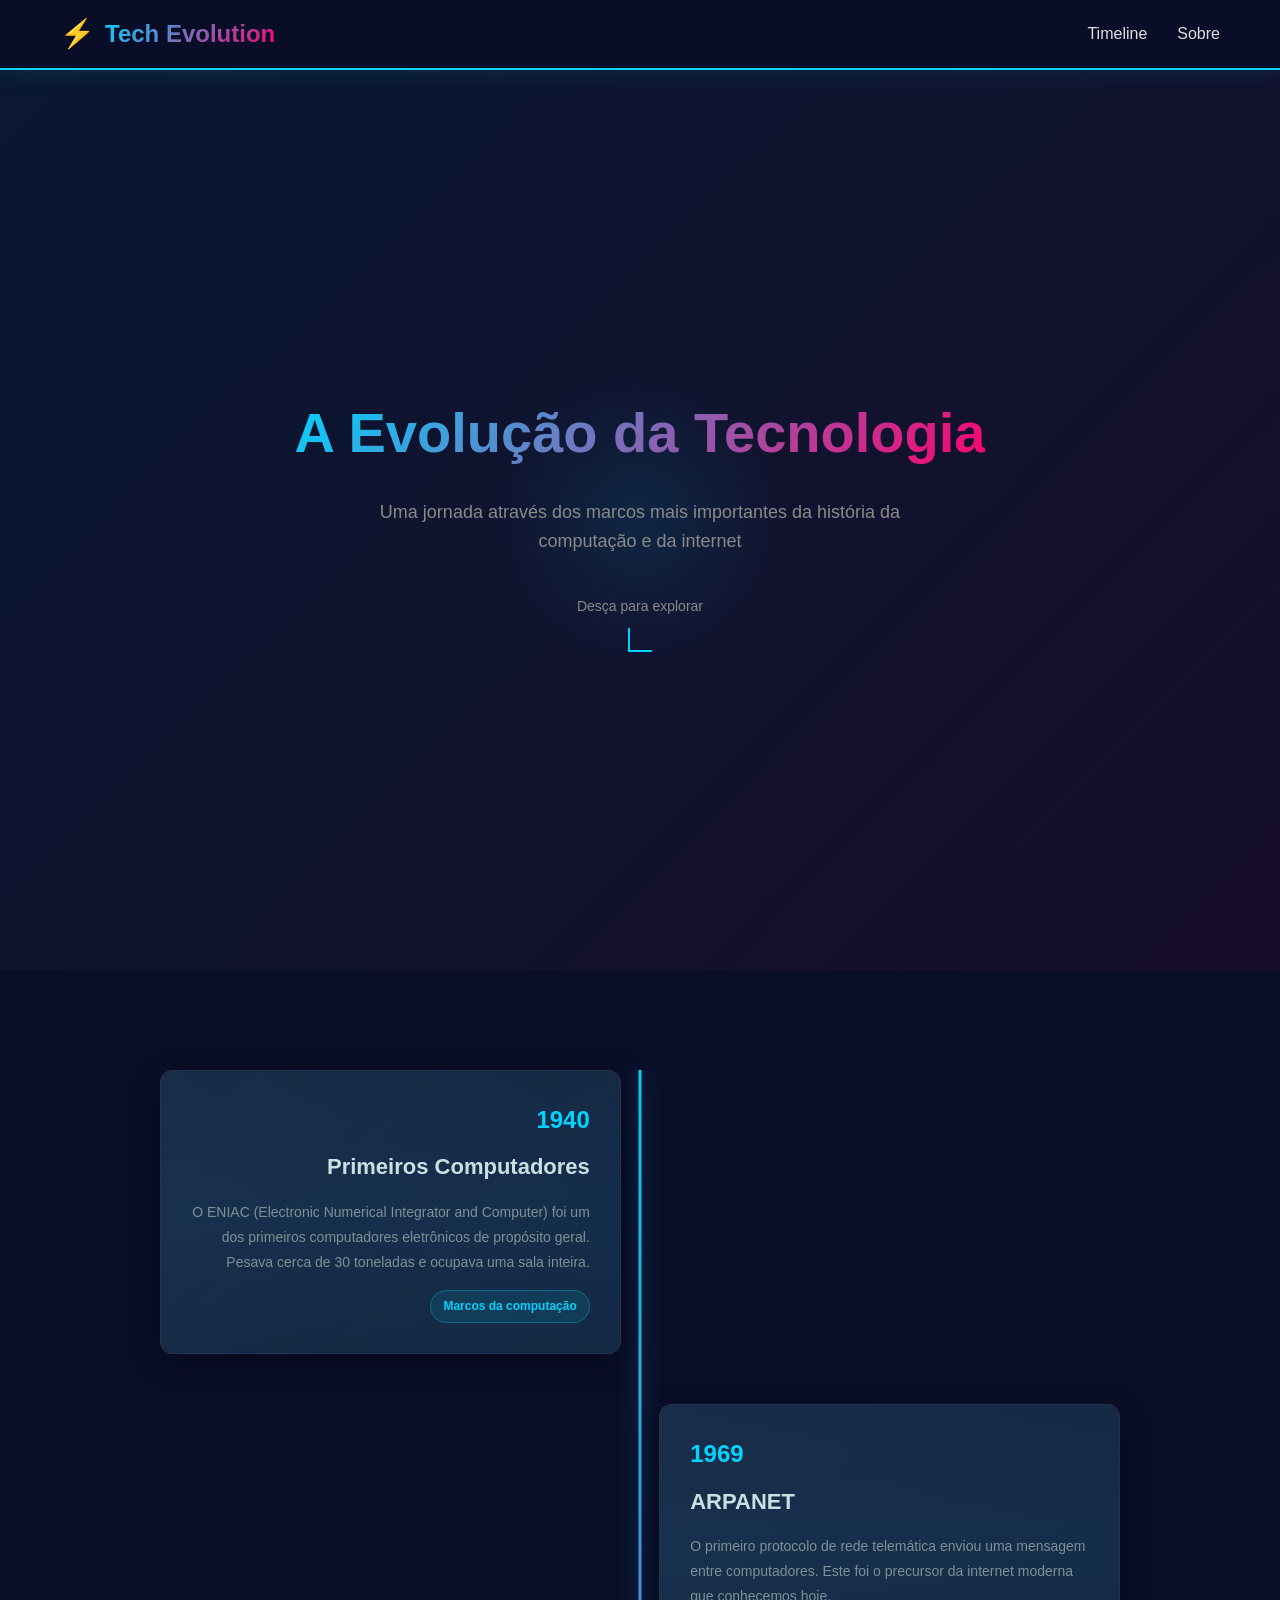
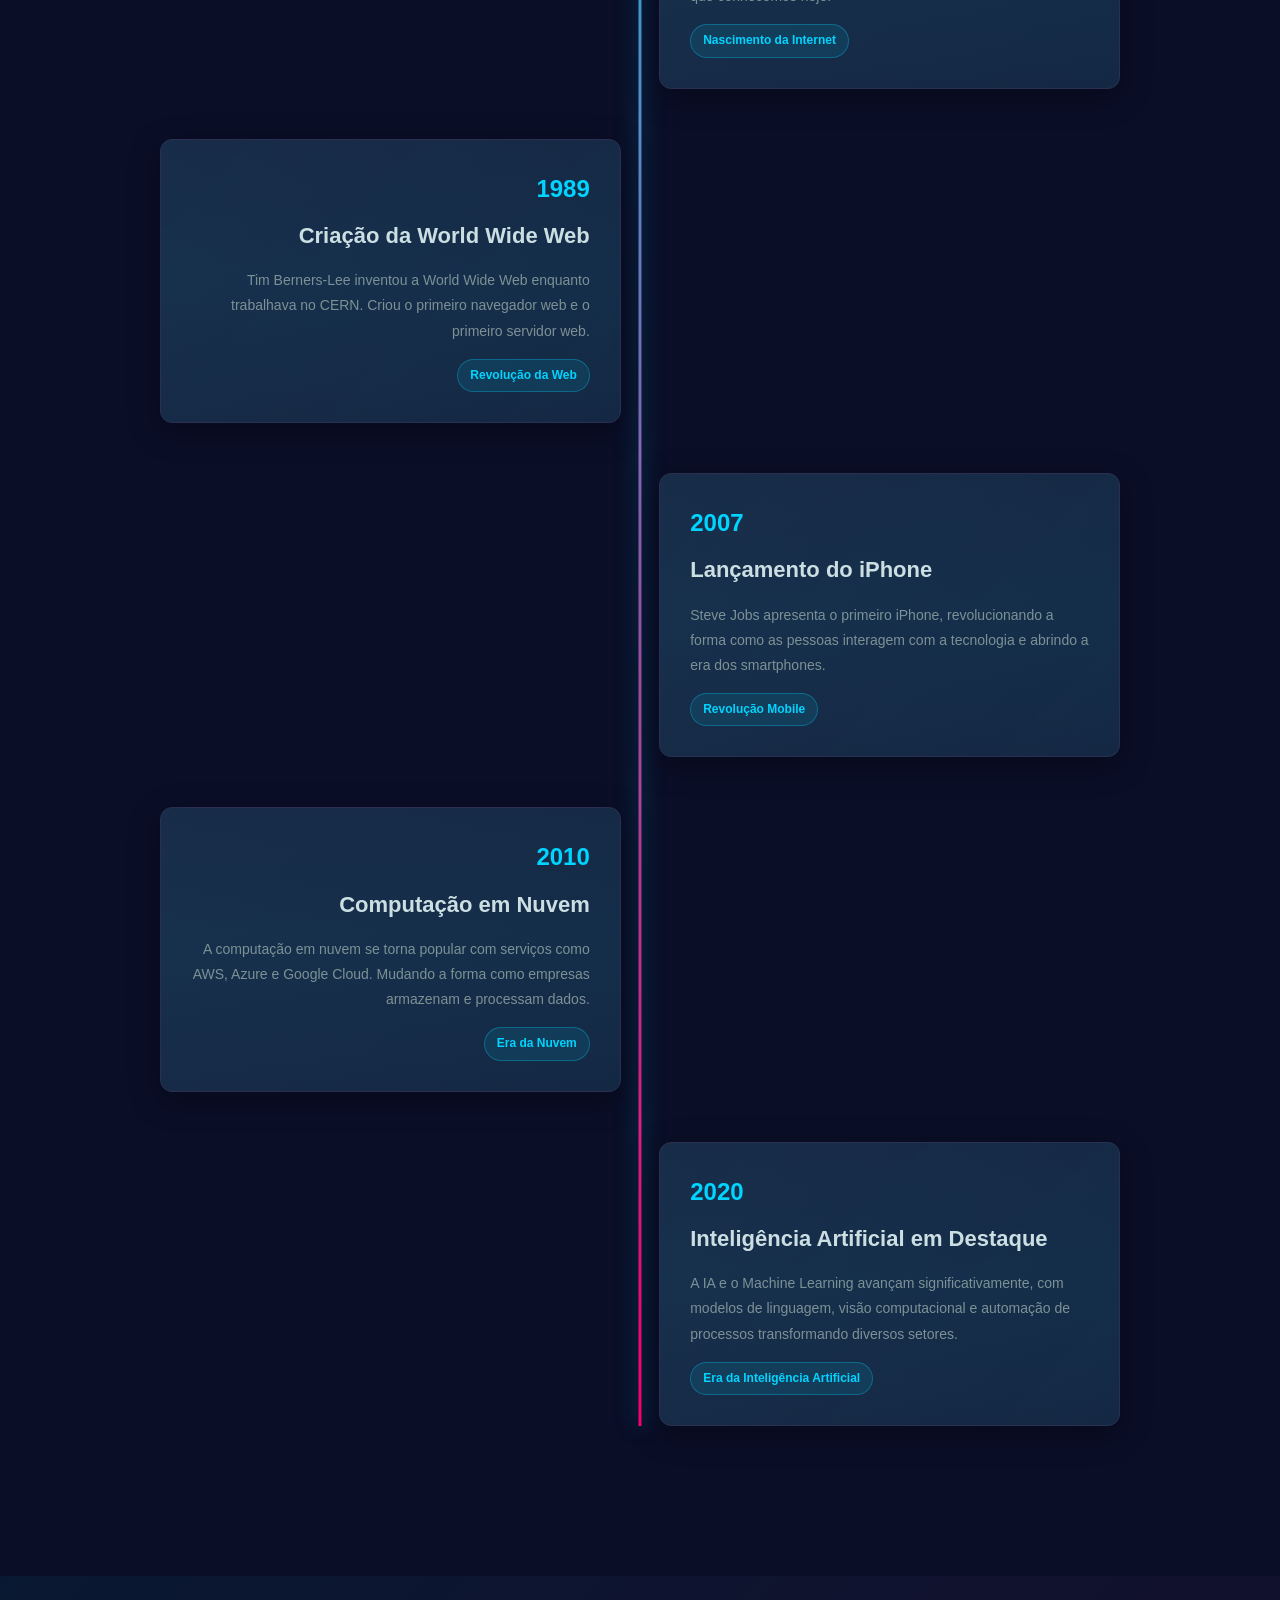
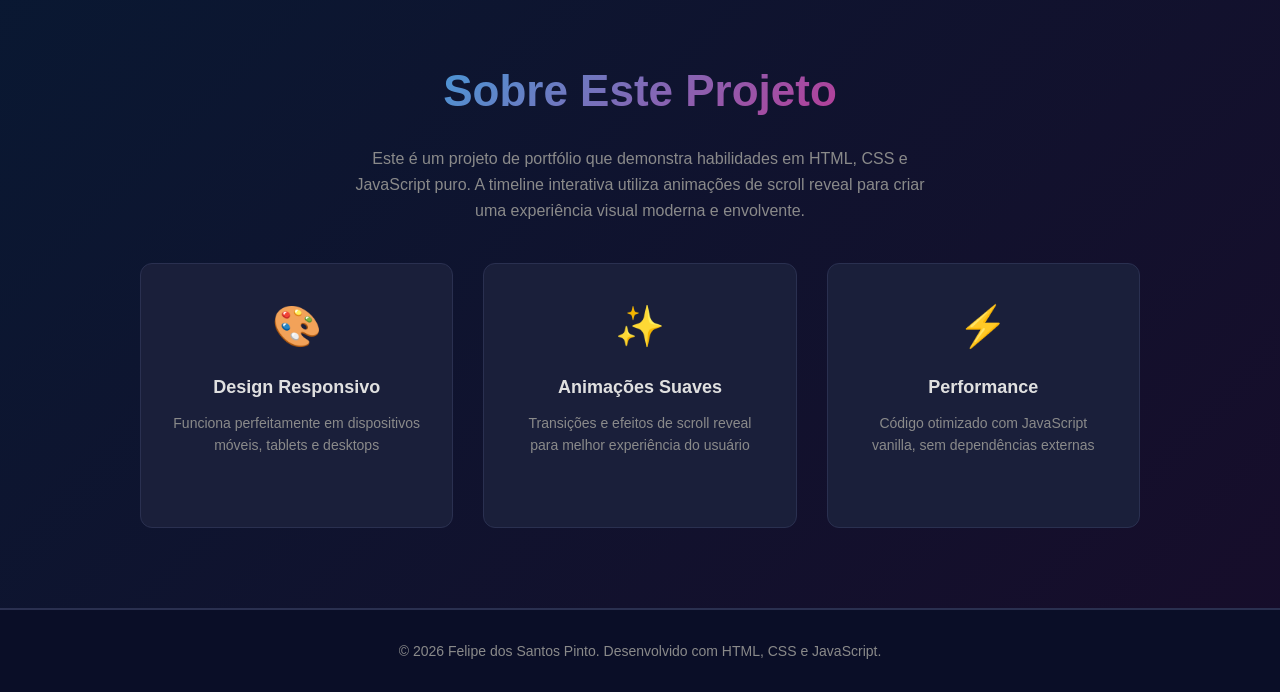
==== index.html @ 8edfbfba "adicionando arquivos" ====
<!DOCTYPE html>
<html lang="pt-BR">
<head>
    <meta charset="UTF-8">
    <meta name="viewport" content="width=device-width, initial-scale=1.0">
    <title>Evolução da Tecnologia - Timeline Interativa</title>
    <link rel="shortcut icon" href="tecnologia.png" type="image/x-icon">
    <link rel="stylesheet" href="style.css">
</head>
<body>
    <!-- Navbar fixa no topo -->
    <nav class="navbar">
        <div class="navbar-content">
            <div class="navbar-logo">
                <span class="logo-icon">⚡</span>
                <h1>Tech Evolution</h1>
            </div>
            <ul class="navbar-links">
                <li><a href="#timeline">Timeline</a></li>
                <li><a href="#sobre">Sobre</a></li>
            </ul>
        </div>
    </nav>

    <!-- Seção Hero com título principal -->
    <header class="hero">
        <div class="hero-content">
            <h2>A Evolução da Tecnologia</h2>
            <p>Uma jornada através dos marcos mais importantes da história da computação e da internet</p>
            <div class="scroll-indicator">
                <span>Desça para explorar</span>
                <div class="arrow"></div>
            </div>
        </div>
    </header>

    <!-- Container principal da timeline -->
    <main id="timeline" class="timeline-container">
        <div class="timeline-wrapper">
            <!-- Linha central da timeline -->
            <div class="timeline-line"></div>

            <!-- Card 1 - 1940 -->
            <div class="timeline-item left">
                <div class="timeline-card">
                    <div class="timeline-date">1940</div>
                    <h3>Primeiros Computadores</h3>
                    <p>
                        O ENIAC (Electronic Numerical Integrator and Computer) foi um dos primeiros computadores 
                        eletrônicos de propósito geral. Pesava cerca de 30 toneladas e ocupava uma sala inteira.
                    </p>
                    <div class="card-meta">Marcos da computação</div>
                </div>
            </div>

            <!-- Card 2 - 1969 -->
            <div class="timeline-item right">
                <div class="timeline-card">
                    <div class="timeline-date">1969</div>
                    <h3>ARPANET</h3>
                    <p>
                        O primeiro protocolo de rede telemática enviou uma mensagem entre computadores. 
                        Este foi o precursor da internet moderna que conhecemos hoje.
                    </p>
                    <div class="card-meta">Nascimento da Internet</div>
                </div>
            </div>

            <!-- Card 3 - 1989 -->
            <div class="timeline-item left">
                <div class="timeline-card">
                    <div class="timeline-date">1989</div>
                    <h3>Criação da World Wide Web</h3>
                    <p>
                        Tim Berners-Lee inventou a World Wide Web enquanto trabalhava no CERN. 
                        Criou o primeiro navegador web e o primeiro servidor web.
                    </p>
                    <div class="card-meta">Revolução da Web</div>
                </div>
            </div>

            <!-- Card 4 - 2007 -->
            <div class="timeline-item right">
                <div class="timeline-card">
                    <div class="timeline-date">2007</div>
                    <h3>Lançamento do iPhone</h3>
                    <p>
                        Steve Jobs apresenta o primeiro iPhone, revolucionando a forma como as pessoas 
                        interagem com a tecnologia e abrindo a era dos smartphones.
                    </p>
                    <div class="card-meta">Revolução Mobile</div>
                </div>
            </div>

            <!-- Card 5 - 2010 -->
            <div class="timeline-item left">
                <div class="timeline-card">
                    <div class="timeline-date">2010</div>
                    <h3>Computação em Nuvem</h3>
                    <p>
                        A computação em nuvem se torna popular com serviços como AWS, Azure e Google Cloud. 
                        Mudando a forma como empresas armazenam e processam dados.
                    </p>
                    <div class="card-meta">Era da Nuvem</div>
                </div>
            </div>

            <!-- Card 6 - 2020 -->
            <div class="timeline-item right">
                <div class="timeline-card">
                    <div class="timeline-date">2020</div>
                    <h3>Inteligência Artificial em Destaque</h3>
                    <p>
                        A IA e o Machine Learning avançam significativamente, com modelos de linguagem, 
                        visão computacional e automação de processos transformando diversos setores.
                    </p>
                    <div class="card-meta">Era da Inteligência Artificial</div>
                </div>
            </div>
        </div>
    </main>

    <!-- Seção Sobre -->
    <section id="sobre" class="about">
        <div class="about-content">
            <h2>Sobre Este Projeto</h2>
            <p>
                Este é um projeto de portfólio que demonstra habilidades em HTML, CSS e JavaScript puro. 
                A timeline interativa utiliza animações de scroll reveal para criar uma experiência visual 
                moderna e envolvente.
            </p>
            <div class="about-features">
                <div class="feature">
                    <span class="feature-icon">🎨</span>
                    <h4>Design Responsivo</h4>
                    <p>Funciona perfeitamente em dispositivos móveis, tablets e desktops</p>
                </div>
                <div class="feature">
                    <span class="feature-icon">✨</span>
                    <h4>Animações Suaves</h4>
                    <p>Transições e efeitos de scroll reveal para melhor experiência do usuário</p>
                </div>
                <div class="feature">
                    <span class="feature-icon">⚡</span>
                    <h4>Performance</h4>
                    <p>Código otimizado com JavaScript vanilla, sem dependências externas</p>
                </div>
            </div>
        </div>
    </section>

    <!-- Footer -->
    <footer class="footer">
        <p>&copy; 2026 Felipe dos Santos Pinto. Desenvolvido com HTML, CSS e JavaScript.</p>
    </footer>

    <script src="script.js"></script>
</body>
</html>
---- style.css ----
/* ===================================
   ESTILOS GERAIS E RESET
   =================================== */

* {
    margin: 0;
    padding: 0;
    box-sizing: border-box;
}

:root {
    /* Cores */
    --primary: #00d4ff;
    --secondary: #ff006e;
    --dark-bg: #0a0e27;
    --card-bg: #1a1f3a;
    --text-light: #e0e0e0;
    --text-muted: #8a8a8a;
    --border-color: #2a3050;
    
    /* Transições */
    --transition: all 0.3s ease;
}

html {
    scroll-behavior: smooth;
}

body {
    font-family: 'Segoe UI', Tahoma, Geneva, Verdana, sans-serif;
    background-color: var(--dark-bg);
    color: var(--text-light);
    line-height: 1.6;
    overflow-x: hidden;
}

/* ===================================
   NAVBAR - FIXA NO TOPO
   =================================== */

.navbar {
    position: fixed;
    top: 0;
    width: 100%;
    height: 70px;
    background-color: rgba(10, 14, 39, 0.95);
    backdrop-filter: blur(10px);
    border-bottom: 2px solid var(--primary);
    z-index: 1000;
    box-shadow: 0 4px 20px rgba(0, 212, 255, 0.1);
}

.navbar-content {
    display: flex;
    justify-content: space-between;
    align-items: center;
    max-width: 1200px;
    height: 100%;
    margin: 0 auto;
    padding: 0 20px;
}

.navbar-logo {
    display: flex;
    align-items: center;
    gap: 10px;
    cursor: pointer;
    transition: var(--transition);
}

.navbar-logo:hover {
    transform: scale(1.05);
}

.logo-icon {
    font-size: 28px;
    color: var(--primary);
}

.navbar-logo h1 {
    font-size: 24px;
    font-weight: 700;
    background: linear-gradient(135deg, var(--primary), var(--secondary));
    -webkit-background-clip: text;
    -webkit-text-fill-color: transparent;
    background-clip: text;
}

.navbar-links {
    display: flex;
    list-style: none;
    gap: 30px;
}

.navbar-links a {
    color: var(--text-light);
    text-decoration: none;
    font-weight: 500;
    transition: var(--transition);
    position: relative;
}

.navbar-links a:hover {
    color: var(--primary);
}

.navbar-links a::after {
    content: '';
    position: absolute;
    width: 0;
    height: 2px;
    bottom: -5px;
    left: 0;
    background-color: var(--primary);
    transition: width 0.3s ease;
}

.navbar-links a:hover::after {
    width: 100%;
}

/* ===================================
   SEÇÃO HERO
   =================================== */

.hero {
    margin-top: 70px;
    min-height: 100vh;
    display: flex;
    align-items: center;
    justify-content: center;
    background: linear-gradient(135deg, rgba(0, 212, 255, 0.05) 0%, rgba(255, 0, 110, 0.05) 100%);
    position: relative;
    overflow: hidden;
}

/* Efeito de fundo animado */
.hero::before {
    content: '';
    position: absolute;
    width: 300px;
    height: 300px;
    background: radial-gradient(circle, rgba(0, 212, 255, 0.1) 0%, transparent 70%);
    top: 50%;
    left: 50%;
    transform: translate(-50%, -50%);
    z-index: 0;
}

.hero-content {
    text-align: center;
    z-index: 1;
    padding: 20px;
}

.hero-content h2 {
    font-size: 56px;
    font-weight: 700;
    margin-bottom: 20px;
    background: linear-gradient(135deg, var(--primary), var(--secondary));
    -webkit-background-clip: text;
    -webkit-text-fill-color: transparent;
    background-clip: text;
    animation: fadeInDown 1s ease-out;
}

.hero-content p {
    font-size: 18px;
    color: var(--text-muted);
    max-width: 600px;
    margin: 0 auto 40px;
    animation: fadeInUp 1s ease-out 0.2s both;
}

/* Indicador de scroll */
.scroll-indicator {
    display: flex;
    flex-direction: column;
    align-items: center;
    gap: 10px;
    animation: fadeIn 1s ease-out 0.4s both;
}

.scroll-indicator span {
    font-size: 14px;
    color: var(--text-muted);
}

.arrow {
    width: 24px;
    height: 24px;
    border: 2px solid var(--primary);
    border-top: none;
    border-right: none;
    animation: bounce 2s infinite;
}

/* ===================================
   ANIMAÇÕES GERAIS
   =================================== */

@keyframes fadeInDown {
    from {
        opacity: 0;
        transform: translateY(-30px);
    }
    to {
        opacity: 1;
        transform: translateY(0);
    }
}

@keyframes fadeInUp {
    from {
        opacity: 0;
        transform: translateY(30px);
    }
    to {
        opacity: 1;
        transform: translateY(0);
    }
}

@keyframes fadeIn {
    from {
        opacity: 0;
    }
    to {
        opacity: 1;
    }
}

@keyframes bounce {
    0%, 20%, 50%, 80%, 100% {
        transform: rotate(-45deg) translateY(0);
    }
    40% {
        transform: rotate(-45deg) translateY(10px);
    }
    60% {
        transform: rotate(-45deg) translateY(5px);
    }
}

/* ===================================
   TIMELINE - LAYOUT PRINCIPAL
   =================================== */

.timeline-container {
    max-width: 1000px;
    margin: 80px auto;
    padding: 20px;
    position: relative;
}

.timeline-wrapper {
    position: relative;
}

/* Linha central da timeline */
.timeline-line {
    position: absolute;
    left: 50%;
    top: 0;
    bottom: 0;
    width: 3px;
    background: linear-gradient(to bottom, var(--primary), var(--secondary));
    transform: translateX(-50%);
    box-shadow: 0 0 20px rgba(0, 212, 255, 0.5);
}

/* ===================================
   ITEMS DA TIMELINE
   =================================== */

.timeline-item {
    margin-bottom: 50px;
    opacity: 0;
    transform: translateY(30px);
    transition: all 0.8s cubic-bezier(0.23, 1, 0.320, 1);
}

/* Quando revelado */
.timeline-item.revealed {
    opacity: 1;
    transform: translateY(0);
}

/* Items à esquerda */
.timeline-item.left {
    width: 48%;
    margin-left: 0;
    text-align: right;
}

/* Items à direita */
.timeline-item.right {
    width: 48%;
    margin-left: auto;
    text-align: left;
}

/* ===================================
   CARDS DA TIMELINE
   =================================== */

.timeline-card {
    background: linear-gradient(135deg, var(--card-bg), rgba(26, 31, 58, 0.7));
    border: 1px solid var(--border-color);
    border-radius: 12px;
    padding: 30px;
    box-shadow: 0 8px 32px rgba(0, 0, 0, 0.3);
    position: relative;
    transition: var(--transition);
    overflow: hidden;
}

/* Efeito de brilho ao passar o mouse */
.timeline-card::before {
    content: '';
    position: absolute;
    top: -50%;
    left: -50%;
    width: 200%;
    height: 200%;
    background: linear-gradient(135deg, transparent, rgba(0, 212, 255, 0.1), transparent);
    transform: rotate(45deg);
    transition: var(--transition);
    pointer-events: none;
}

.timeline-card:hover {
    border-color: var(--primary);
    box-shadow: 0 8px 32px rgba(0, 212, 255, 0.2);
    transform: translateY(-10px);
}

/* Círculo no center da timeline */
.timeline-item.left .timeline-card::after,
.timeline-item.right .timeline-card::after {
    content: '';
    position: absolute;
    width: 16px;
    height: 16px;
    background-color: var(--primary);
    border: 3px solid var(--dark-bg);
    border-radius: 50%;
    top: 50%;
    transform: translateY(-50%);
    z-index: 10;
    box-shadow: 0 0 20px rgba(0, 212, 255, 0.6);
}

.timeline-item.left .timeline-card::after {
    right: -54px;
}

.timeline-item.right .timeline-card::after {
    left: -54px;
}

/* ===================================
   CONTEÚDO DOS CARDS
   =================================== */

.timeline-card .timeline-date {
    font-size: 24px;
    font-weight: 700;
    color: var(--primary);
    margin-bottom: 10px;
}

.timeline-card h3 {
    font-size: 22px;
    margin-bottom: 15px;
    color: var(--text-light);
    font-weight: 600;
}

.timeline-card p {
    font-size: 14px;
    color: var(--text-muted);
    margin-bottom: 15px;
    line-height: 1.8;
}

.timeline-card .card-meta {
    display: inline-block;
    background: rgba(0, 212, 255, 0.1);
    color: var(--primary);
    padding: 6px 12px;
    border-radius: 20px;
    font-size: 12px;
    font-weight: 600;
    border: 1px solid rgba(0, 212, 255, 0.3);
}

/* ===================================
   SEÇÃO SOBRE
   =================================== */

.about {
    background: linear-gradient(135deg, rgba(0, 212, 255, 0.05) 0%, rgba(255, 0, 110, 0.05) 100%);
    padding: 80px 20px;
    margin-top: 80px;
}

.about-content {
    max-width: 1000px;
    margin: 0 auto;
    text-align: center;
}

.about-content h2 {
    font-size: 44px;
    font-weight: 700;
    margin-bottom: 20px;
    background: linear-gradient(135deg, var(--primary), var(--secondary));
    -webkit-background-clip: text;
    -webkit-text-fill-color: transparent;
    background-clip: text;
}

.about-content p {
    font-size: 16px;
    color: var(--text-muted);
    max-width: 600px;
    margin: 0 auto 40px;
}

.about-features {
    display: grid;
    grid-template-columns: repeat(auto-fit, minmax(250px, 1fr));
    gap: 30px;
    margin-top: 40px;
}

.feature {
    background: var(--card-bg);
    padding: 30px;
    border-radius: 12px;
    border: 1px solid var(--border-color);
    transition: var(--transition);
}

.feature:hover {
    border-color: var(--primary);
    transform: translateY(-10px);
}

.feature-icon {
    font-size: 40px;
    display: block;
    margin-bottom: 15px;
}

.feature h4 {
    font-size: 18px;
    margin-bottom: 10px;
    color: var(--text-light);
}

.feature p {
    font-size: 14px;
    color: var(--text-muted);
}

/* ===================================
   FOOTER
   =================================== */

.footer {
    background-color: rgba(10, 14, 39, 0.95);
    border-top: 2px solid var(--border-color);
    padding: 30px 20px;
    text-align: center;
    color: var(--text-muted);
    font-size: 14px;
}

/* ===================================
   RESPONSIVIDADE - MOBILE
   =================================== */

@media (max-width: 768px) {
    /* Navbar */
    .navbar-links {
        gap: 15px;
    }

    .navbar-logo h1 {
        font-size: 18px;
    }

    /* Hero */
    .hero-content h2 {
        font-size: 36px;
    }

    .hero-content p {
        font-size: 16px;
    }

    /* Timeline */
    .timeline-line {
        left: 20px;
    }

    .timeline-item.left,
    .timeline-item.right {
        width: 100%;
        margin-left: 0;
        text-align: left;
        padding-left: 60px;
    }

    .timeline-item.left .timeline-card::after,
    .timeline-item.right .timeline-card::after {
        left: 12px;
        right: auto;
    }

    /* Cards */
    .timeline-card {
        padding: 20px;
    }

    .timeline-card h3 {
        font-size: 18px;
    }

    .timeline-card .timeline-date {
        font-size: 20px;
    }

    /* About */
    .about-content h2 {
        font-size: 32px;
    }

    .about-features {
        grid-template-columns: 1fr;
        gap: 20px;
    }
}

@media (max-width: 480px) {
    /* Navbar */
    .navbar-content {
        padding: 0 15px;
    }

    .navbar-logo h1 {
        font-size: 16px;
    }

    .navbar-links {
        gap: 10px;
        font-size: 12px;
    }

    /* Hero */
    .hero {
        min-height: 70vh;
    }

    .hero-content h2 {
        font-size: 28px;
    }

    .hero-content p {
        font-size: 14px;
    }

    /* Timeline */
    .timeline-container {
        margin: 40px auto;
    }

    .timeline-item {
        padding-left: 50px;
    }

    .timeline-line {
        left: 15px;
    }

    .timeline-card {
        padding: 15px;
    }

    .timeline-card h3 {
        font-size: 16px;
    }

    .timeline-card p {
        font-size: 13px;
    }

    .timeline-card .timeline-date {
        font-size: 18px;
    }
}
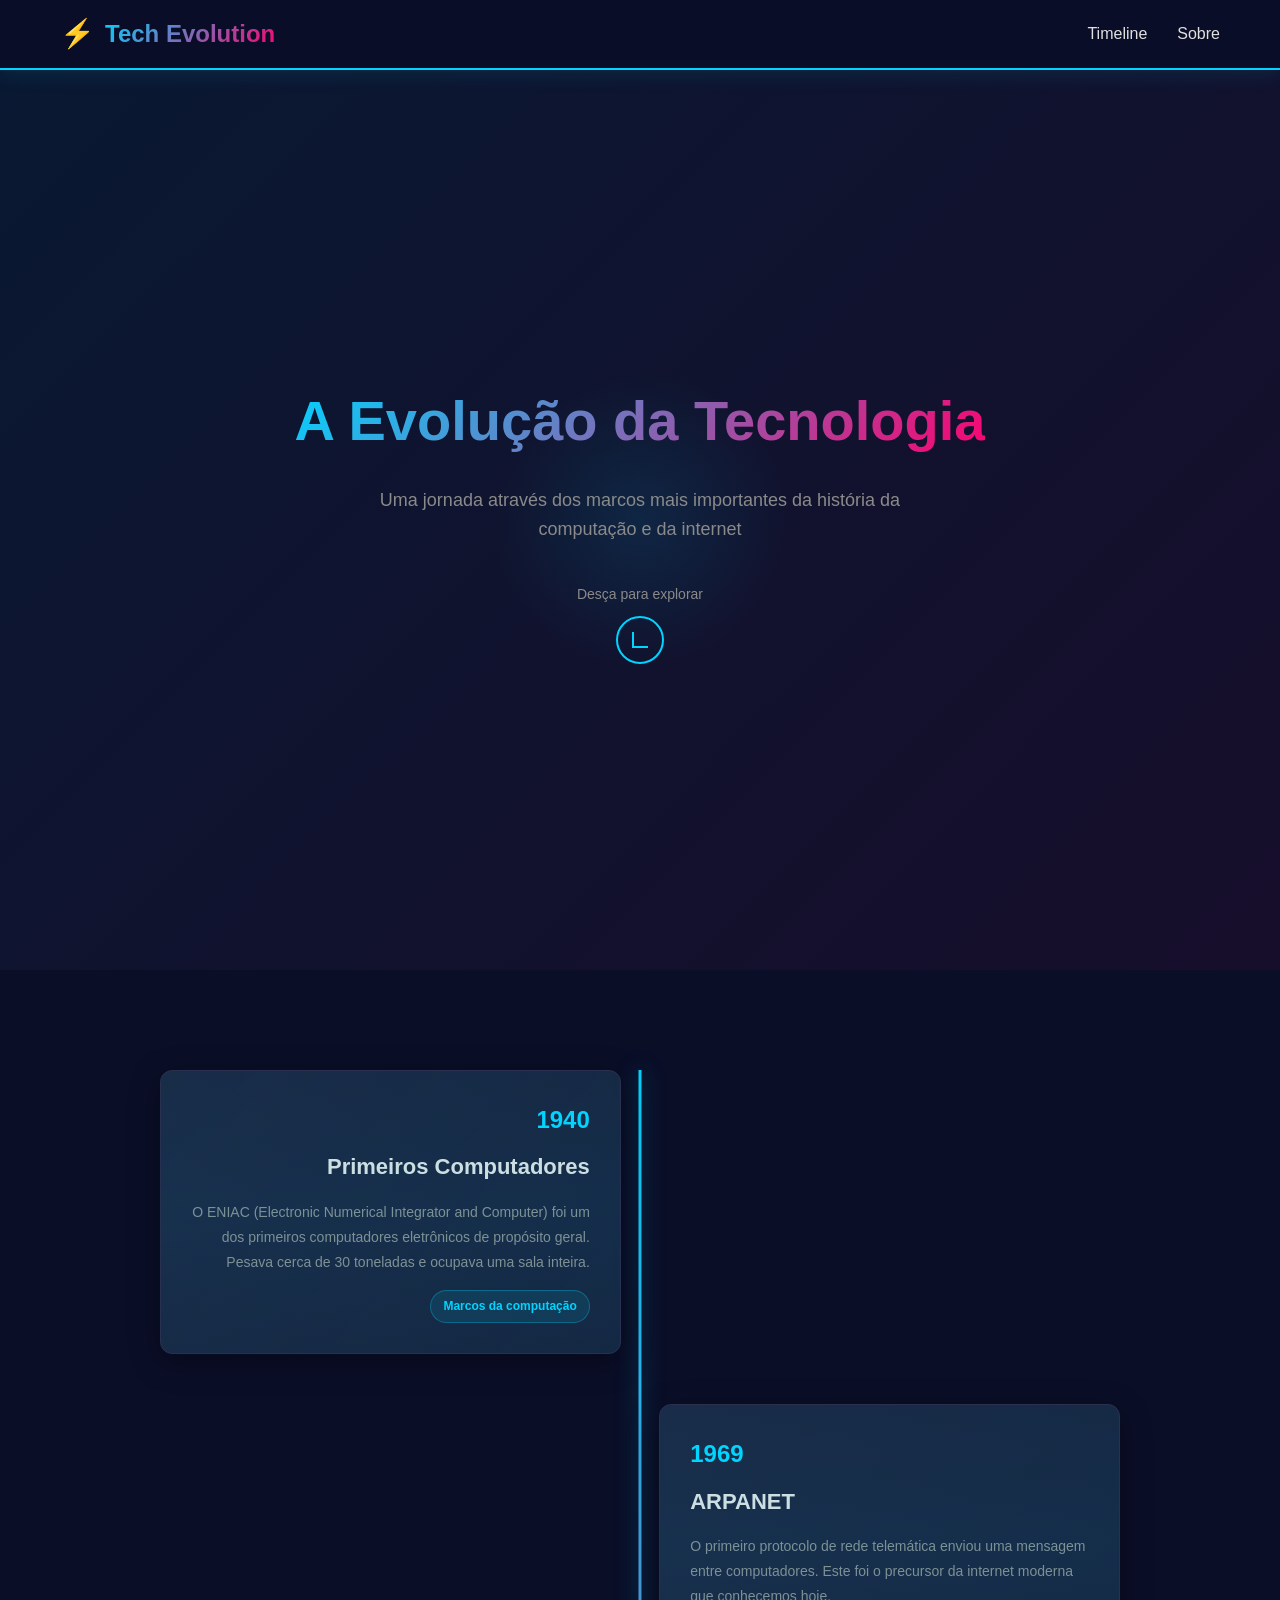
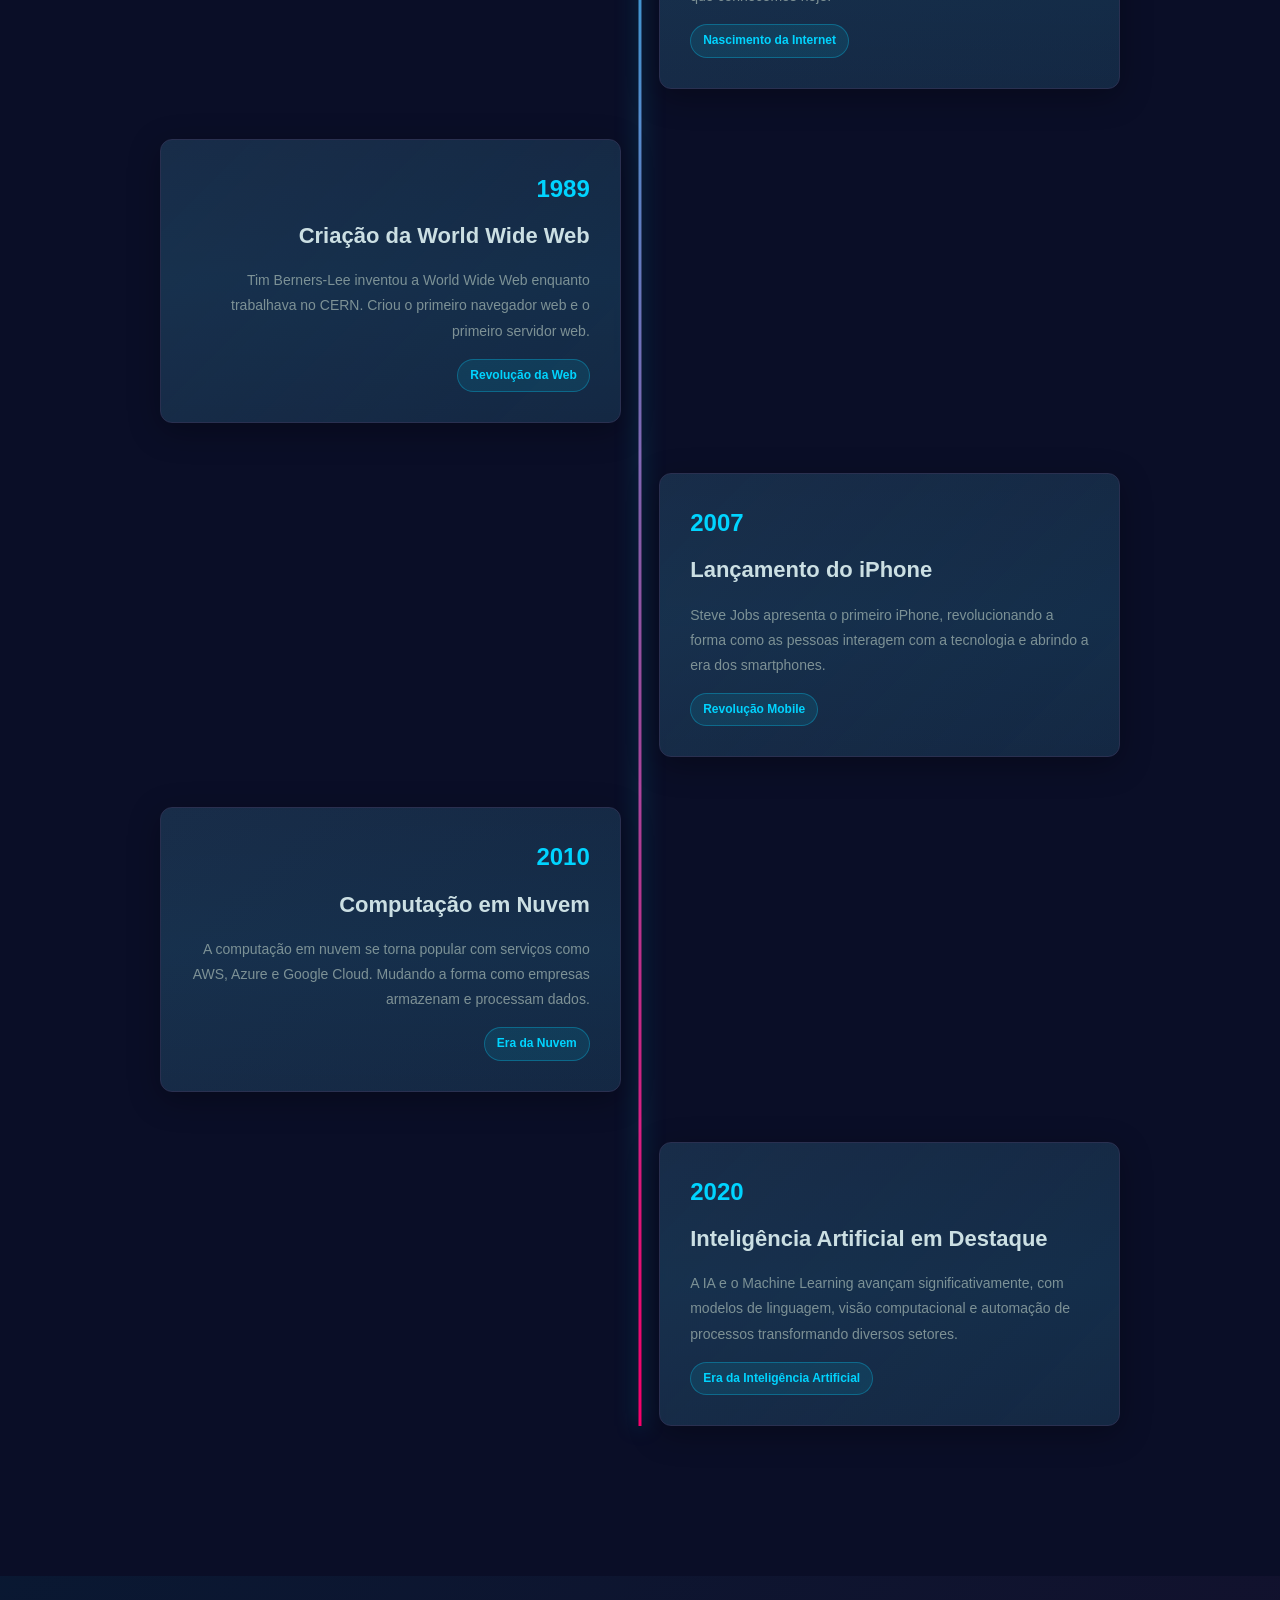
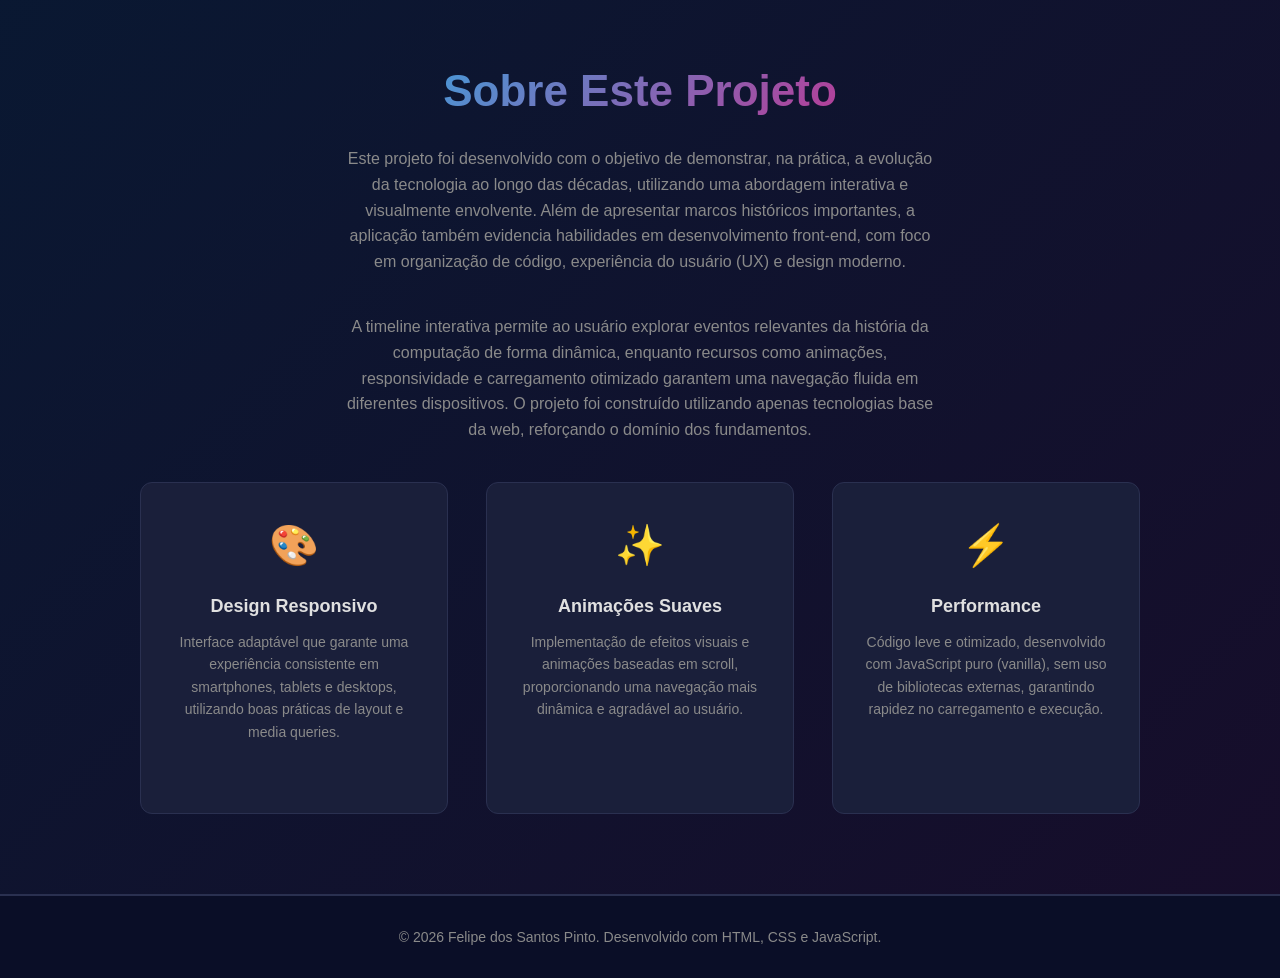
==== commit bc7825b0: "melhorando a experiencia com usuario" ====
--- a/index.html
+++ b/index.html
@@ -29,7 +29,9 @@
             <p>Uma jornada através dos marcos mais importantes da história da computação e da internet</p>
             <div class="scroll-indicator">
                 <span>Desça para explorar</span>
-                <div class="arrow"></div>
+                <button id="scrollToTimeline" class="arrow-button" aria-label="Ir para timeline" >
+                    <div class="arrow"></div>
+                </button>
             </div>
         </div>
     </header>
@@ -42,7 +44,7 @@
 
             <!-- Card 1 - 1940 -->
             <div class="timeline-item left">
-                <div class="timeline-card">
+                <div class="timeline-card" data-detail-id="1940">
                     <div class="timeline-date">1940</div>
                     <h3>Primeiros Computadores</h3>
                     <p>
@@ -55,7 +57,7 @@
 
             <!-- Card 2 - 1969 -->
             <div class="timeline-item right">
-                <div class="timeline-card">
+                <div class="timeline-card" data-detail-id="1969">
                     <div class="timeline-date">1969</div>
                     <h3>ARPANET</h3>
                     <p>
@@ -68,7 +70,7 @@
 
             <!-- Card 3 - 1989 -->
             <div class="timeline-item left">
-                <div class="timeline-card">
+                <div class="timeline-card" data-detail-id="1989">
                     <div class="timeline-date">1989</div>
                     <h3>Criação da World Wide Web</h3>
                     <p>
@@ -81,7 +83,7 @@
 
             <!-- Card 4 - 2007 -->
             <div class="timeline-item right">
-                <div class="timeline-card">
+                <div class="timeline-card" data-detail-id="2007">
                     <div class="timeline-date">2007</div>
                     <h3>Lançamento do iPhone</h3>
                     <p>
@@ -94,7 +96,7 @@
 
             <!-- Card 5 - 2010 -->
             <div class="timeline-item left">
-                <div class="timeline-card">
+                <div class="timeline-card" data-detail-id="2010">
                     <div class="timeline-date">2010</div>
                     <h3>Computação em Nuvem</h3>
                     <p>
@@ -107,7 +109,7 @@
 
             <!-- Card 6 - 2020 -->
             <div class="timeline-item right">
-                <div class="timeline-card">
+                <div class="timeline-card" data-detail-id="2020">
                     <div class="timeline-date">2020</div>
                     <h3>Inteligência Artificial em Destaque</h3>
                     <p>
@@ -122,32 +124,50 @@
 
     <!-- Seção Sobre -->
     <section id="sobre" class="about">
-        <div class="about-content">
-            <h2>Sobre Este Projeto</h2>
-            <p>
-                Este é um projeto de portfólio que demonstra habilidades em HTML, CSS e JavaScript puro. 
-                A timeline interativa utiliza animações de scroll reveal para criar uma experiência visual 
-                moderna e envolvente.
-            </p>
-            <div class="about-features">
-                <div class="feature">
-                    <span class="feature-icon">🎨</span>
-                    <h4>Design Responsivo</h4>
-                    <p>Funciona perfeitamente em dispositivos móveis, tablets e desktops</p>
-                </div>
-                <div class="feature">
-                    <span class="feature-icon">✨</span>
-                    <h4>Animações Suaves</h4>
-                    <p>Transições e efeitos de scroll reveal para melhor experiência do usuário</p>
-                </div>
-                <div class="feature">
-                    <span class="feature-icon">⚡</span>
-                    <h4>Performance</h4>
-                    <p>Código otimizado com JavaScript vanilla, sem dependências externas</p>
-                </div>
+    <div class="about-content">
+        <h2>Sobre Este Projeto</h2>
+        <p>
+            Este projeto foi desenvolvido com o objetivo de demonstrar, na prática, a evolução da tecnologia ao longo das décadas,
+            utilizando uma abordagem interativa e visualmente envolvente. Além de apresentar marcos históricos importantes,
+            a aplicação também evidencia habilidades em desenvolvimento front-end, com foco em organização de código,
+            experiência do usuário (UX) e design moderno.
+        </p>
+        <p>
+            A timeline interativa permite ao usuário explorar eventos relevantes da história da computação de forma dinâmica,
+            enquanto recursos como animações, responsividade e carregamento otimizado garantem uma navegação fluida em diferentes dispositivos.
+            O projeto foi construído utilizando apenas tecnologias base da web, reforçando o domínio dos fundamentos.
+        </p>
+
+        <div class="about-features">
+            <div class="feature">
+                <span class="feature-icon">🎨</span>
+                <h4>Design Responsivo</h4>
+                <p>
+                    Interface adaptável que garante uma experiência consistente em smartphones, tablets e desktops,
+                    utilizando boas práticas de layout e media queries.
+                </p>
+            </div>
+
+            <div class="feature">
+                <span class="feature-icon">✨</span>
+                <h4>Animações Suaves</h4>
+                <p>
+                    Implementação de efeitos visuais e animações baseadas em scroll, proporcionando uma navegação
+                    mais dinâmica e agradável ao usuário.
+                </p>
+            </div>
+
+            <div class="feature">
+                <span class="feature-icon">⚡</span>
+                <h4>Performance</h4>
+                <p>
+                    Código leve e otimizado, desenvolvido com JavaScript puro (vanilla), sem uso de bibliotecas externas,
+                    garantindo rapidez no carregamento e execução.
+                </p>
             </div>
         </div>
-    </section>
+    </div>
+</section>
 
     <!-- Footer -->
     <footer class="footer">
--- a/style.css
+++ b/style.css
@@ -186,13 +186,33 @@
     color: var(--text-muted);
 }
 
+.arrow-button {
+    border: 2px solid var(--primary);
+    background: transparent;
+    width: 48px;
+    height: 48px;
+    border-radius: 999px;
+    display: inline-flex;
+    justify-content: center;
+    align-items: center;
+    cursor: pointer;
+    transition: transform 0.2s ease, box-shadow 0.2s ease;
+    animation: bounce 2s infinite;
+}
+
+.arrow-button:hover,
+.arrow-button:focus {
+    transform: scale(1.1);
+    box-shadow: 0 0 12px var(--primary);
+    outline: none;
+}
+
 .arrow {
-    width: 24px;
-    height: 24px;
+    width: 16px;
+    height: 16px;
     border: 2px solid var(--primary);
     border-top: none;
     border-right: none;
-    animation: bounce 2s infinite;
 }
 
 /* ===================================
@@ -313,6 +333,34 @@
     position: relative;
     transition: var(--transition);
     overflow: hidden;
+    cursor: pointer;
+}
+
+.timeline-card.active {
+    border-color: var(--secondary);
+    box-shadow: 0 0 30px rgba(0, 212, 255, 0.5);
+}
+
+.card-meta {
+    display: inline-block;
+    background: rgba(0, 212, 255, 0.18);
+    color: var(--primary);
+    padding: 6px 14px;
+    border-radius: 20px;
+    border: 2px solid rgba(0, 212, 255, 0.35);
+    font-size: 12px;
+    font-weight: 700;
+    cursor: pointer;
+    transition: background 0.2s ease, color 0.2s ease, transform 0.2s ease;
+}
+
+.card-meta:hover,
+.card-meta:focus,
+.timeline-card.active .card-meta {
+    background: var(--primary);
+    color: var(--dark-bg);
+    transform: scale(1.05);
+    outline: none;
 }
 
 /* Efeito de brilho ao passar o mouse */
@@ -431,7 +479,7 @@
 .about-features {
     display: grid;
     grid-template-columns: repeat(auto-fit, minmax(250px, 1fr));
-    gap: 30px;
+    gap: 38px;
     margin-top: 40px;
 }
 
@@ -516,8 +564,7 @@
 
     .timeline-item.left .timeline-card::after,
     .timeline-item.right .timeline-card::after {
-        left: 12px;
-        right: auto;
+        display: none;
     }
 
     /* Cards */
